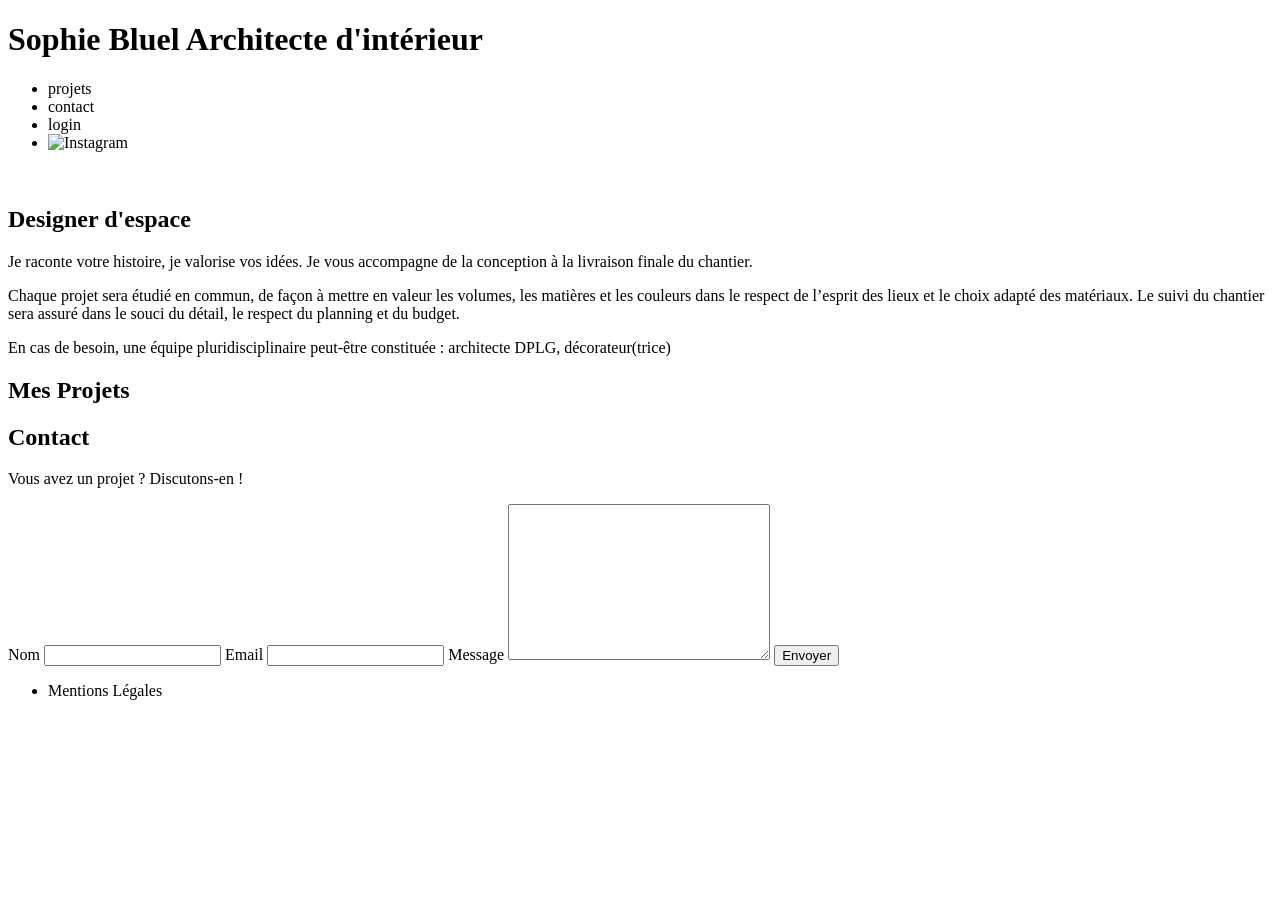
==== FrontEnd/index.html @ 030032e6 "Étape 2 - Affichage dynamique des travaux depuis l'API" ====
<!DOCTYPE html>
<html lang="fr">
<head>
	<meta charset="UTF-8">
	<title>Sophie Bluel - Architecte d'intérieur</title>
	<meta name="viewport" content="width=device-width, initial-scale=1.0">
	<link rel="preconnect" href="https://fonts.googleapis.com">
	<link rel="preconnect" href="https://fonts.gstatic.com" crossorigin>
	<link href="https://fonts.googleapis.com/css2?family=Syne:wght@700;800&family=Work+Sans&display=swap" rel="stylesheet">
	<meta name="description" content="">
	<link rel="stylesheet" href="./assets/style.css">
</head>
<body>
<header>
	<h1>Sophie Bluel <span>Architecte d'intérieur</span></h1>
	<nav>
		<ul>
			<li>projets</li>
			<li>contact</li>
			<li>login</li>
			<li><img src="./assets/icons/instagram.png" alt="Instagram"></li>
		</ul>
	</nav>
</header>
<main>
	<section id="introduction">
		<figure>
			<img src="./assets/images/sophie-bluel.png" alt="">
		</figure>
		<article>
			<h2>Designer d'espace</h2>
			<p>Je raconte votre histoire, je valorise vos idées. Je vous accompagne de la conception à la livraison finale du chantier.</p>
			<p>Chaque projet sera étudié en commun, de façon à mettre en valeur les volumes, les matières et les couleurs dans le respect de l’esprit des lieux et le choix adapté des matériaux. Le suivi du chantier sera assuré dans le souci du détail, le respect du planning et du budget.</p>
			<p>En cas de besoin, une équipe pluridisciplinaire peut-être constituée : architecte DPLG, décorateur(trice)</p>
		</article>
	</section>
	<section id="portfolio">
		<h2>Mes Projets</h2>
		<div class="gallery">
		</div>
	</section>
	<section id="contact">
		<h2>Contact</h2>
		<p>Vous avez un projet ? Discutons-en !</p>
		<form action="#" method="post">
			<label for="name">Nom</label>
			<input type="text" name="name" id="name">
			<label for="email">Email</label>
			<input type="email" name="email" id="email">
			<label for="message">Message</label>
			<textarea name="message" id="message" cols="30" rows="10"></textarea>
			<input type="submit" value="Envoyer">
		</form>
	</section>
</main>

<footer>
	<nav>
		<ul>
			<li>Mentions Légales</li>
		</ul>
	</nav>
</footer>
<script src="./assets/script.js"></script>
</body>
</html>
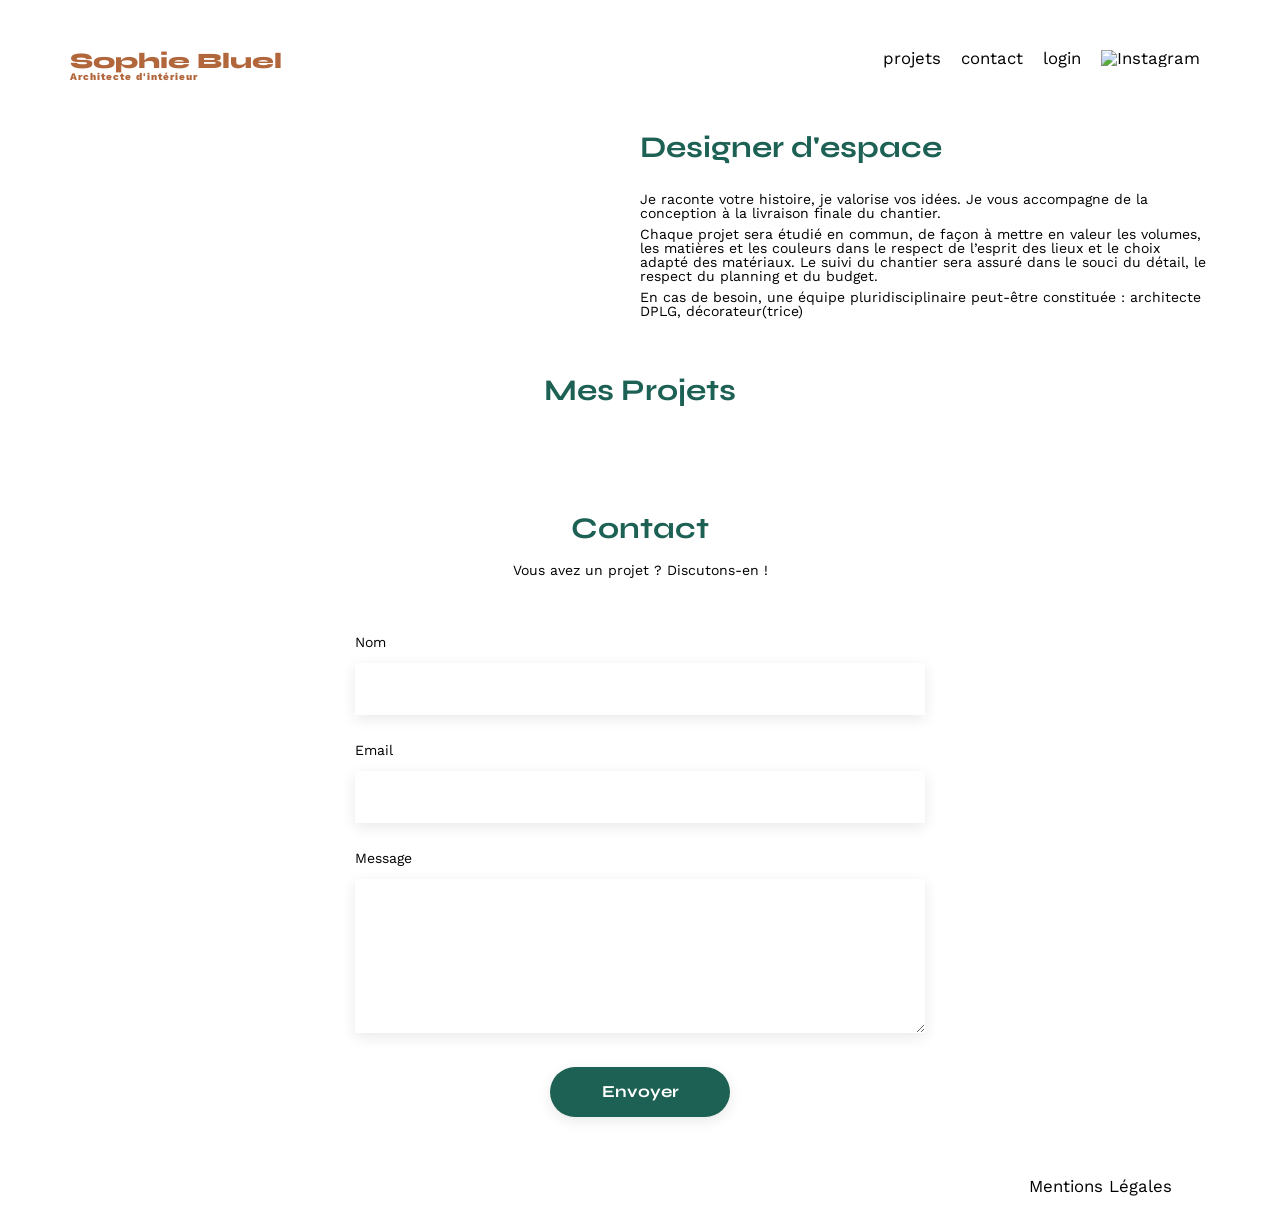
==== commit 8c6e14ee: "Étapes 3 et 4 - Filtres par catégorie fonctionnels" ====
--- a/FrontEnd/index.html
+++ b/FrontEnd/index.html
@@ -36,6 +36,8 @@
 	</section>
 	<section id="portfolio">
 		<h2>Mes Projets</h2>
+		<div class="filters">
+		</div>
 		<div class="gallery">
 		</div>
 	</section>
--- a/FrontEnd/assets/style.css
+++ b/FrontEnd/assets/style.css
@@ -0,0 +1,218 @@
+/* http://meyerweb.com/eric/tools/css/reset/
+   v2.0 | 20110126
+   License: none (public domain)
+*/
+
+html, body, div, span, applet, object, iframe,
+h1, h2, h3, h4, h5, h6, p, blockquote, pre,
+a, abbr, acronym, address, big, cite, code,
+del, dfn, em, img, ins, kbd, q, s, samp,
+small, strike, strong, sub, sup, tt, var,
+b, u, i, center,
+dl, dt, dd, ol, ul, li,
+fieldset, form, label, legend,
+table, caption, tbody, tfoot, thead, tr, th, td,
+article, aside, canvas, details, embed,
+figure, figcaption, footer, header, hgroup,
+menu, nav, output, ruby, section, summary,
+time, mark, audio, video {
+	margin: 0;
+	padding: 0;
+	border: 0;
+	font-size: 100%;
+	font: inherit;
+	vertical-align: baseline;
+}
+/* HTML5 display-role reset for older browsers */
+article, aside, details, figcaption, figure,
+footer, header, hgroup, menu, nav, section {
+	display: block;
+}
+body {
+	line-height: 1;
+}
+ol, ul {
+	list-style: none;
+}
+blockquote, q {
+	quotes: none;
+}
+blockquote:before, blockquote:after,
+q:before, q:after {
+	content: '';
+	content: none;
+}
+table {
+	border-collapse: collapse;
+	border-spacing: 0;
+}
+/** end reset css**/
+body {
+	max-width: 1140px;
+	margin:auto;
+	font-family: 'Work Sans' ;
+	font-size: 14px;
+}
+header {
+	display: flex;
+	justify-content: space-between;
+	margin: 50px 0
+}
+section {
+	margin: 50px 0
+}
+
+h1{
+	display: flex;
+	flex-direction: column;
+	font-family: 'Syne';
+	font-size: 22px;
+	font-weight: 800;
+	color: #B1663C
+}
+
+h1 > span {
+	font-family: 'Work Sans';
+	font-size:10px;
+	letter-spacing: 0.1em;
+;
+}
+
+h2{
+	font-family: 'Syne';
+	font-weight: 700;
+	font-size: 30px;
+	color: #1D6154
+}
+nav ul {
+	display: flex;
+	align-items: center;
+	list-style-type: none;
+
+}
+nav li {
+	padding: 0 10px;
+	font-size: 1.2em;
+}
+
+li:hover {
+	color: #B1663C;
+}
+#introduction {
+	display: flex;
+	align-items: center;
+}
+#introduction figure {
+	flex: 1
+}
+#introduction img {
+	display: block;
+	margin: auto;
+	width: 80%;
+}
+
+#introduction article {
+	flex: 1
+}
+#introduction h2 {
+	margin-bottom: 1em;
+}
+
+#introduction p {
+	margin-bottom: 0.5em;
+}
+#portfolio h2 {
+	text-align: center;
+	margin-bottom: 1em;
+}
+.gallery {
+	width: 100%;
+	display: grid;
+	grid-template-columns: 1fr 1fr 1fr;
+	grid-column-gap: 20px;
+	grid-row-gap: 20px;
+}
+
+.gallery img {
+	width: 100%;
+
+}
+
+.filters {
+    display: flex;
+    justify-content: center;
+    gap: 15px;
+    margin-bottom: 2em;
+}
+
+.filters button {
+    padding: 8px 20px;
+    border: 1px solid #1D6154;
+    border-radius: 60px;
+    background: white;
+    color: #1D6154;
+	font-weight: bold;
+    font-family: 'Work Sans';
+    font-size: 1em;
+    cursor: pointer;
+}
+
+.filters button.active {
+    background-color: #1D6154;
+    color: white;
+}
+
+.filters button:hover {
+    background-color: #1D6154;
+    color: white;
+}
+
+#contact {
+	width: 50%;
+margin: auto;
+}
+#contact > * {
+	text-align: center;
+
+}
+#contact h2{
+	margin-bottom: 20px;
+}
+#contact form {
+	text-align: left;
+	margin-top:30px;
+	display: flex;
+	flex-direction: column;
+}
+
+#contact input {
+	height: 50px;
+	font-size: 1.2em;
+	border: none;
+	box-shadow: 0px 4px 14px rgba(0, 0, 0, 0.09);
+}
+#contact label {
+	margin: 2em 0 1em 0;
+}
+#contact textarea {
+	border: none;
+	box-shadow: 0px 4px 14px rgba(0, 0, 0, 0.09);
+}
+
+input[type="submit"]{
+	font-family: 'Syne';
+	font-weight: 700;
+	color: white;
+	background-color: #1D6154;
+	margin : 2em auto ;
+	width: 180px;
+	text-align: center;
+	border-radius: 60px ;
+}
+
+footer nav ul {
+	display: flex;
+	justify-content: flex-end;
+	margin: 2em
+}
+
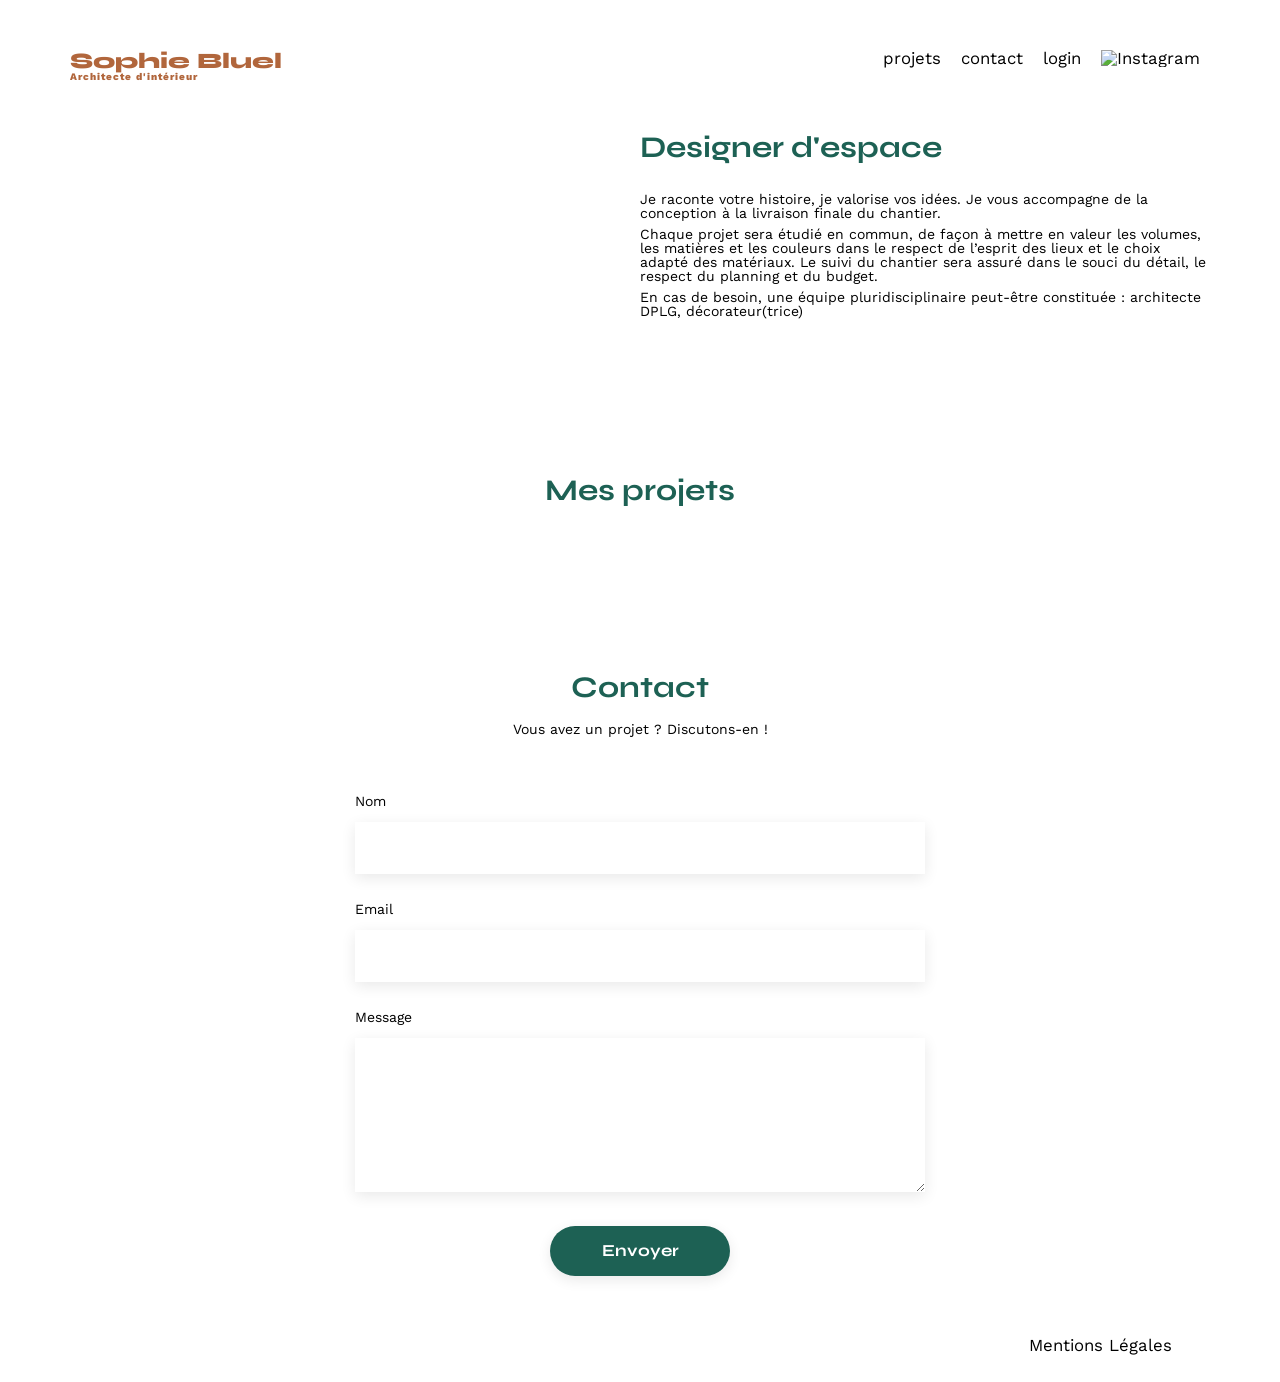
==== commit 3db7f481: "Étape 5.3 - Mode édition sur la page d'accueil" ====
--- a/FrontEnd/index.html
+++ b/FrontEnd/index.html
@@ -17,7 +17,7 @@
 		<ul>
 			<li>projets</li>
 			<li>contact</li>
-			<li>login</li>
+			<li><a href="login.html">login</a></li>
 			<li><img src="./assets/icons/instagram.png" alt="Instagram"></li>
 		</ul>
 	</nav>
@@ -35,7 +35,9 @@
 		</article>
 	</section>
 	<section id="portfolio">
-		<h2>Mes Projets</h2>
+		<div class="titre-projets">
+			<h2>Mes projets</h2>
+		</div>
 		<div class="filters">
 		</div>
 		<div class="gallery">
--- a/FrontEnd/assets/style.css
+++ b/FrontEnd/assets/style.css
@@ -58,6 +58,12 @@
 	justify-content: space-between;
 	margin: 50px 0
 }
+
+header a {
+	text-decoration: none;
+	color: black;
+}
+
 section {
 	margin: 50px 0
 }
@@ -216,3 +222,134 @@
 	margin: 2em
 }
 
+.body-login {
+    min-height: 100vh;
+    display: flex;
+    flex-direction: column;
+	background-color: #FFFEF8;
+}
+
+main {
+    flex: 1;
+}
+
+#login {
+    width: 379px;
+    margin: 80px auto;
+    text-align: center;
+}
+
+#login h2 {
+    margin-bottom: 40px;
+}
+
+
+#login form {
+    display: flex;
+    flex-direction: column;
+    text-align: left;
+    align-items: stretch;
+}
+
+#login input {
+    height: 51px;
+	width: 100%;
+    font-size: 1em;
+    border: none;
+    box-shadow: 0px 4px 14px rgba(0, 0, 0, 0.09);
+    padding: 0 10px;
+}
+
+#login button {
+    height: 36px;
+    margin-top: 7px;
+    background-color: #1D6154;
+    color: white;
+    border: none;
+    border-radius: 60px;
+    font-family: 'Syne';
+    font-weight: 700;
+    font-size: 1em;
+    cursor: pointer;
+	width: 179px;
+	align-items: center;
+	margin-left: auto;
+    margin-right: auto;
+}
+
+#login a {
+    text-align: center;
+    color: #1D6154;
+    margin-top: 8px;
+}
+
+.form-group {
+    display: flex;
+    flex-direction: column;
+    gap: 6px;
+}
+
+#erreur {
+    height: 0;
+    overflow: hidden;
+    color: red;
+    text-align: center;
+}
+
+.form-actions {
+    display: flex;
+    flex-direction:column;
+    align-items: center;
+    gap: 15px;
+}
+
+#login .form-group {
+    margin-bottom: 30px;
+}
+
+#login .form-actions {
+    gap: 15px;
+}
+
+#bandeau-edition {
+    background-color: black;
+    color: white;
+    text-align: center;
+    padding: 10px;
+    font-family: 'Work Sans';
+    width: 100%;
+    position: fixed;
+    top: 0;
+    left: 0;
+	padding-bottom: 15px;
+}
+
+#btn-modifier {
+    background: none;
+    border: none;
+    cursor: pointer;
+    font-family: 'Work Sans';
+    font-size: 0.9em;
+    color: black;
+    display: inline-flex;
+    align-items: center;
+    gap: 5px;
+    vertical-align: middle;
+	margin-left: 15px;
+}
+
+#portfolio h2 {
+    text-align: center;
+    margin-bottom: 1em;
+    display: inline;
+}
+
+#portfolio .titre-projets {
+    text-align: center;
+    margin-bottom: 1em;
+}
+
+.titre-projets {
+	padding-top: 100px;
+	padding-bottom: 75px;
+}
